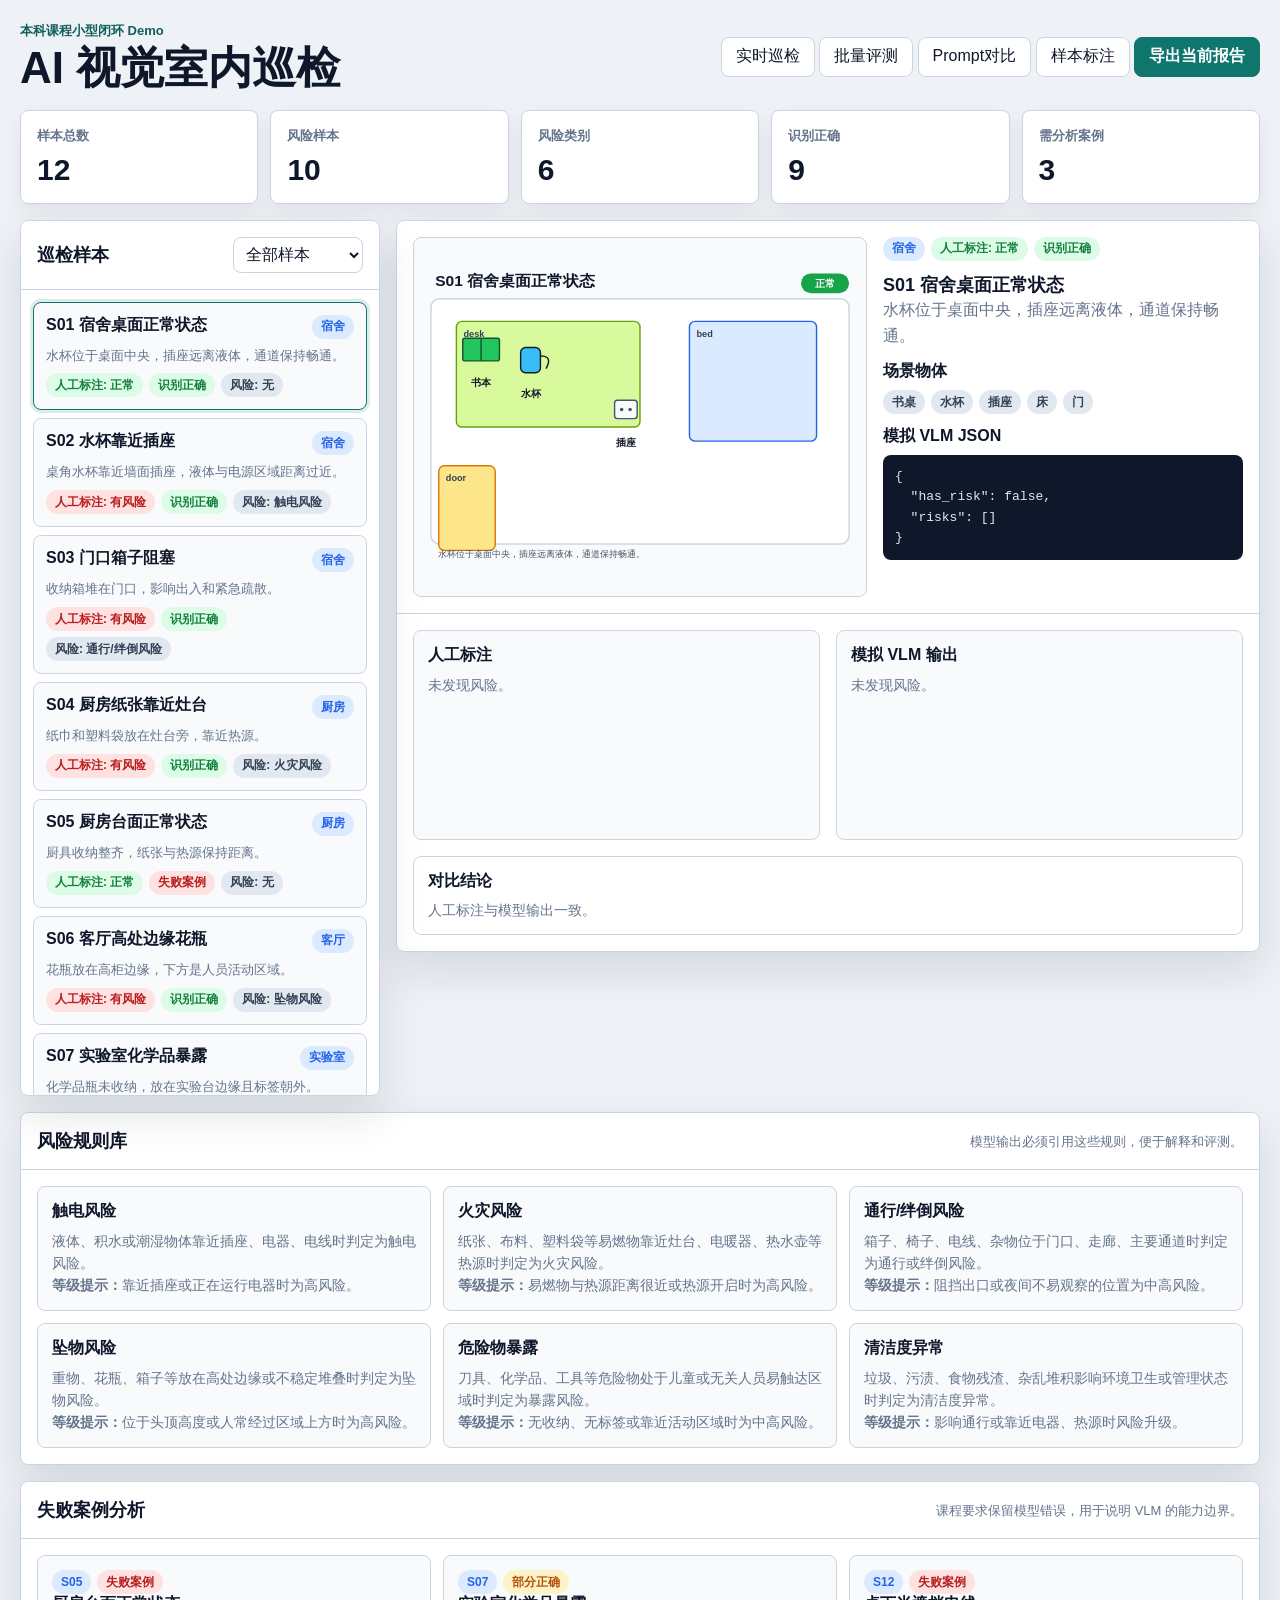
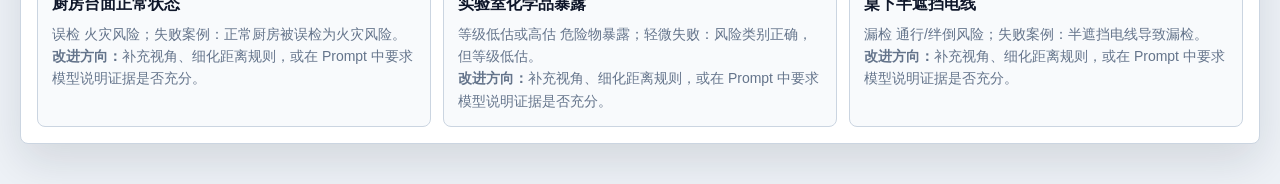
==== demo/index.html @ 22422847 "Initial project upload" ====
<!doctype html>
<html lang="zh-CN">
  <head>
    <meta charset="utf-8" />
    <meta name="viewport" content="width=device-width, initial-scale=1" />
    <title>AI 视觉室内巡检 Demo</title>
    <link rel="stylesheet" href="styles.css" />
  </head>
  <body>
    <main class="app-shell">
      <header class="topbar">
        <div>
          <p class="eyebrow">本科课程小型闭环 Demo</p>
          <h1>AI 视觉室内巡检</h1>
        </div>
        <div class="top-actions">
          <a href="inspect.html" class="ghost-btn" style="text-decoration:none; display:inline-flex; align-items:center;">实时巡检</a>
          <a href="batch.html" class="ghost-btn" style="text-decoration:none; display:inline-flex; align-items:center;">批量评测</a>
          <a href="compare.html" class="ghost-btn" style="text-decoration:none; display:inline-flex; align-items:center;">Prompt对比</a>
          <a href="annotate.html" class="ghost-btn" style="text-decoration:none; display:inline-flex; align-items:center;">样本标注</a>
          <button id="exportReport" class="primary-btn" type="button">导出当前报告</button>
        </div>
      </header>

      <section class="summary-grid" id="summaryGrid" aria-label="项目统计"></section>

      <section class="workspace">
        <aside class="scene-panel">
          <div class="panel-head">
            <h2>巡检样本</h2>
            <select id="sceneFilter" aria-label="筛选样本">
              <option value="all">全部样本</option>
              <option value="risk">仅风险场景</option>
              <option value="normal">仅正常场景</option>
              <option value="failure">仅失败案例</option>
              <option value="宿舍">宿舍</option>
              <option value="厨房">厨房</option>
              <option value="客厅">客厅</option>
              <option value="实验室">实验室</option>
              <option value="走廊">走廊</option>
            </select>
          </div>
          <div id="sceneList" class="scene-list"></div>
        </aside>

        <section class="detail-panel" id="detailPanel" aria-live="polite"></section>
      </section>

      <section class="rules-section">
        <div class="section-head">
          <h2>风险规则库</h2>
          <p>模型输出必须引用这些规则，便于解释和评测。</p>
        </div>
        <div class="rules-grid" id="rulesGrid"></div>
      </section>

      <section class="failure-section">
        <div class="section-head">
          <h2>失败案例分析</h2>
          <p>课程要求保留模型错误，用于说明 VLM 的能力边界。</p>
        </div>
        <div class="failure-grid" id="failureGrid"></div>
      </section>
    </main>

    <script src="data.js"></script>
    <script src="app.js"></script>
  </body>
</html>
---- demo/styles.css ----
:root {
  color-scheme: light;
  --bg: #eef2f7;
  --surface: #ffffff;
  --surface-soft: #f8fafc;
  --ink: #0f172a;
  --muted: #64748b;
  --line: #cbd5e1;
  --accent: #0f766e;
  --accent-strong: #115e59;
  --warn: #b45309;
  --danger: #b91c1c;
  --ok: #15803d;
  --blue: #2563eb;
  --shadow: 0 18px 45px rgba(15, 23, 42, 0.12);
}

* {
  box-sizing: border-box;
}

body {
  margin: 0;
  min-height: 100vh;
  background: var(--bg);
  color: var(--ink);
  font-family: "Microsoft YaHei", "PingFang SC", "Segoe UI", Arial, sans-serif;
}

button,
select {
  font: inherit;
}

.app-shell {
  width: min(1440px, calc(100% - 40px));
  margin: 0 auto;
  padding: 22px 0 40px;
}

.topbar {
  display: flex;
  align-items: center;
  justify-content: space-between;
  gap: 16px;
  margin-bottom: 18px;
}

.eyebrow {
  margin: 0 0 4px;
  color: var(--accent-strong);
  font-size: 13px;
  font-weight: 800;
}

h1,
h2,
h3,
p {
  margin-top: 0;
}

h1 {
  margin-bottom: 0;
  font-size: clamp(28px, 4vw, 44px);
  line-height: 1.08;
  letter-spacing: 0;
}

h2 {
  margin-bottom: 0;
  font-size: 18px;
  letter-spacing: 0;
}

h3 {
  margin-bottom: 8px;
  font-size: 16px;
}

.primary-btn,
.ghost-btn {
  min-height: 40px;
  border-radius: 8px;
  padding: 0 14px;
  border: 1px solid var(--line);
  cursor: pointer;
}

.primary-btn {
  border-color: var(--accent);
  background: var(--accent);
  color: #fff;
  font-weight: 800;
}

.ghost-btn {
  background: var(--surface);
  color: var(--ink);
}

.summary-grid {
  display: grid;
  grid-template-columns: repeat(5, minmax(0, 1fr));
  gap: 12px;
  margin-bottom: 16px;
}

.stat-card {
  min-height: 94px;
  padding: 16px;
  border: 1px solid var(--line);
  border-radius: 8px;
  background: var(--surface);
  box-shadow: 0 8px 22px rgba(15, 23, 42, 0.06);
}

.stat-card span {
  display: block;
  color: var(--muted);
  font-size: 13px;
  font-weight: 700;
}

.stat-card strong {
  display: block;
  margin-top: 10px;
  font-size: 30px;
  line-height: 1;
}

.workspace {
  display: grid;
  grid-template-columns: 360px minmax(0, 1fr);
  gap: 16px;
  align-items: start;
}

.scene-panel,
.detail-panel,
.rules-section,
.failure-section {
  border: 1px solid var(--line);
  border-radius: 8px;
  background: var(--surface);
  box-shadow: var(--shadow);
}

.scene-panel {
  position: sticky;
  top: 12px;
  max-height: calc(100vh - 24px);
  overflow: hidden;
}

.panel-head,
.section-head {
  display: flex;
  align-items: center;
  justify-content: space-between;
  gap: 12px;
  padding: 16px;
  border-bottom: 1px solid var(--line);
}

.section-head {
  align-items: flex-start;
}

.section-head p {
  margin: 4px 0 0;
  color: var(--muted);
  font-size: 13px;
}

select {
  min-width: 130px;
  height: 36px;
  border-radius: 8px;
  border: 1px solid var(--line);
  background: #fff;
  color: var(--ink);
  padding: 0 8px;
}

.scene-list {
  display: grid;
  gap: 8px;
  max-height: calc(100vh - 90px);
  overflow: auto;
  padding: 12px;
}

.scene-card {
  display: grid;
  gap: 8px;
  width: 100%;
  border: 1px solid var(--line);
  border-radius: 8px;
  background: var(--surface-soft);
  padding: 12px;
  color: var(--ink);
  text-align: left;
  cursor: pointer;
}

.scene-card.active {
  border-color: var(--accent);
  box-shadow: 0 0 0 3px rgba(15, 118, 110, 0.14);
}

.scene-card-title {
  display: flex;
  align-items: flex-start;
  justify-content: space-between;
  gap: 8px;
  font-weight: 800;
}

.scene-meta {
  color: var(--muted);
  font-size: 13px;
  line-height: 1.45;
}

.badge-row {
  display: flex;
  flex-wrap: wrap;
  gap: 6px;
}

.badge {
  display: inline-flex;
  align-items: center;
  min-height: 24px;
  border-radius: 999px;
  padding: 0 9px;
  font-size: 12px;
  font-weight: 800;
  background: #e2e8f0;
  color: #334155;
}

.badge.ok {
  background: #dcfce7;
  color: var(--ok);
}

.badge.risk {
  background: #fee2e2;
  color: var(--danger);
}

.badge.partial {
  background: #fef3c7;
  color: var(--warn);
}

.badge.info {
  background: #dbeafe;
  color: var(--blue);
}

.detail-panel {
  overflow: hidden;
}

.detail-hero {
  display: grid;
  grid-template-columns: minmax(320px, 1fr) 360px;
  gap: 16px;
  padding: 16px;
  border-bottom: 1px solid var(--line);
}

.scene-image-wrap {
  display: grid;
  align-content: center;
  min-height: 360px;
  border: 1px solid var(--line);
  border-radius: 8px;
  background: #f8fafc;
  overflow: hidden;
}

.scene-image-wrap img {
  display: block;
  width: 100%;
  height: auto;
}

.detail-copy {
  display: grid;
  align-content: start;
  gap: 12px;
}

.detail-copy p {
  margin-bottom: 0;
  color: var(--muted);
  line-height: 1.65;
}

.objects-list {
  display: flex;
  flex-wrap: wrap;
  gap: 6px;
}

.result-grid {
  display: grid;
  grid-template-columns: repeat(2, minmax(0, 1fr));
  gap: 16px;
  padding: 16px;
}

.result-box {
  min-height: 210px;
  border: 1px solid var(--line);
  border-radius: 8px;
  background: var(--surface-soft);
  padding: 14px;
}

.risk-item {
  border-top: 1px solid var(--line);
  padding-top: 12px;
  margin-top: 12px;
}

.risk-item:first-of-type {
  border-top: 0;
  padding-top: 0;
}

.risk-item p,
.empty-state {
  margin: 7px 0 0;
  color: var(--muted);
  font-size: 14px;
  line-height: 1.58;
}

.compare-box {
  margin: 0 16px 16px;
  border: 1px solid var(--line);
  border-radius: 8px;
  background: #fff;
  padding: 14px;
}

.compare-list {
  display: grid;
  gap: 7px;
  margin: 10px 0 0;
  padding: 0;
  list-style: none;
  color: var(--muted);
  font-size: 14px;
}

.rules-section,
.failure-section {
  margin-top: 16px;
}

.rules-grid,
.failure-grid {
  display: grid;
  grid-template-columns: repeat(3, minmax(0, 1fr));
  gap: 12px;
  padding: 16px;
}

.rule-card,
.failure-card {
  border: 1px solid var(--line);
  border-radius: 8px;
  background: var(--surface-soft);
  padding: 14px;
}

.rule-card p,
.failure-card p {
  margin-bottom: 0;
  color: var(--muted);
  font-size: 14px;
  line-height: 1.58;
}

.report-pre {
  white-space: pre-wrap;
  word-break: break-word;
  margin: 0;
  padding: 12px;
  border-radius: 8px;
  background: #0f172a;
  color: #e2e8f0;
  font: 13px/1.55 Consolas, Monaco, monospace;
}

@media (max-width: 1100px) {
  .summary-grid {
    grid-template-columns: repeat(3, minmax(0, 1fr));
  }

  .workspace,
  .detail-hero,
  .result-grid {
    grid-template-columns: 1fr;
  }

  .scene-panel {
    position: static;
    max-height: none;
  }

  .scene-list {
    max-height: 420px;
  }

  .rules-grid,
  .failure-grid {
    grid-template-columns: repeat(2, minmax(0, 1fr));
  }
}

@media (max-width: 720px) {
  .app-shell {
    width: min(100% - 24px, 1440px);
    padding-top: 14px;
  }

  .topbar,
  .panel-head,
  .section-head {
    align-items: stretch;
    flex-direction: column;
  }

  .summary-grid,
  .rules-grid,
  .failure-grid {
    grid-template-columns: 1fr;
  }

  .detail-hero,
  .result-grid {
    padding: 12px;
  }

  .scene-image-wrap {
    min-height: 220px;
  }
}
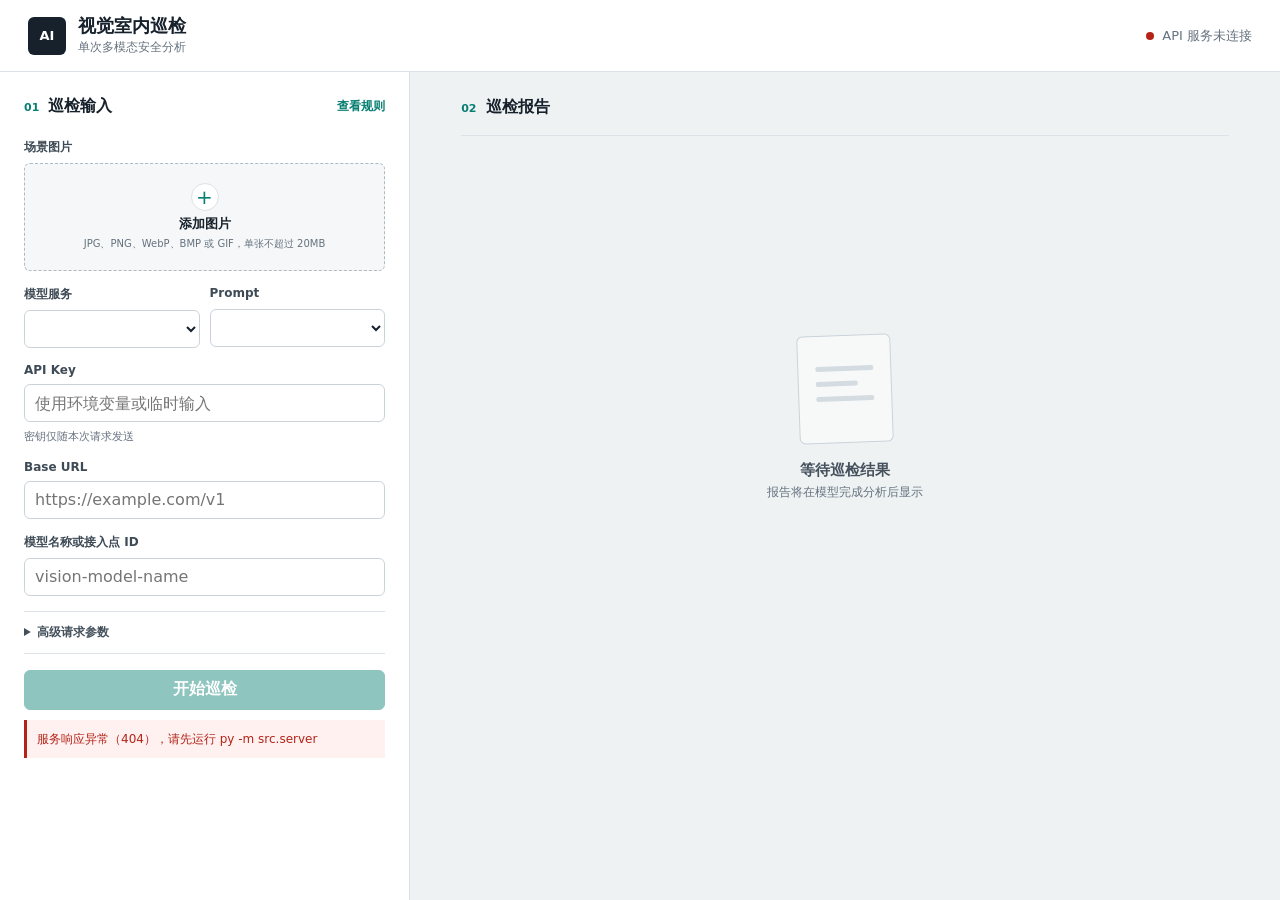
==== commit b1c6e342: "删除冗余功能，完善报告生成" ====
--- a/demo/index.html
+++ b/demo/index.html
@@ -3,67 +3,130 @@
   <head>
     <meta charset="utf-8" />
     <meta name="viewport" content="width=device-width, initial-scale=1" />
-    <title>AI 视觉室内巡检 Demo</title>
+    <title>AI 视觉室内巡检</title>
+    <link rel="icon" href="data:," />
     <link rel="stylesheet" href="styles.css" />
   </head>
   <body>
-    <main class="app-shell">
-      <header class="topbar">
+    <header class="topbar">
+      <div class="brand">
+        <span class="brand-mark" aria-hidden="true">AI</span>
         <div>
-          <p class="eyebrow">本科课程小型闭环 Demo</p>
-          <h1>AI 视觉室内巡检</h1>
+          <h1>视觉室内巡检</h1>
+          <p>单次多模态安全分析</p>
         </div>
-        <div class="top-actions">
-          <a href="inspect.html" class="ghost-btn" style="text-decoration:none; display:inline-flex; align-items:center;">实时巡检</a>
-          <a href="batch.html" class="ghost-btn" style="text-decoration:none; display:inline-flex; align-items:center;">批量评测</a>
-          <a href="compare.html" class="ghost-btn" style="text-decoration:none; display:inline-flex; align-items:center;">Prompt对比</a>
-          <a href="annotate.html" class="ghost-btn" style="text-decoration:none; display:inline-flex; align-items:center;">样本标注</a>
-          <button id="exportReport" class="primary-btn" type="button">导出当前报告</button>
+      </div>
+      <div class="service-state" id="serviceState"><span></span>连接服务中</div>
+    </header>
+
+    <main class="workspace">
+      <form class="control-panel" aria-label="巡检配置" onsubmit="return false">
+        <div class="panel-title">
+          <div>
+            <span class="step">01</span>
+            <h2>巡检输入</h2>
+          </div>
+          <button class="text-btn" id="rulesBtn" type="button">查看规则</button>
         </div>
-      </header>
 
-      <section class="summary-grid" id="summaryGrid" aria-label="项目统计"></section>
+        <div class="field">
+          <label for="fileInput">场景图片</label>
+          <button class="upload-zone" id="uploadZone" type="button">
+            <span class="upload-symbol" aria-hidden="true">+</span>
+            <strong>添加图片</strong>
+            <small>JPG、PNG、WebP、BMP 或 GIF，单张不超过 20MB</small>
+          </button>
+          <input id="fileInput" type="file" accept="image/jpeg,image/png,image/webp,image/bmp,image/gif" multiple hidden />
+          <div class="preview-grid" id="previewGrid" hidden></div>
+          <button class="text-btn clear-files" id="clearFilesBtn" type="button" hidden>移除全部图片</button>
+        </div>
 
-      <section class="workspace">
-        <aside class="scene-panel">
-          <div class="panel-head">
-            <h2>巡检样本</h2>
-            <select id="sceneFilter" aria-label="筛选样本">
-              <option value="all">全部样本</option>
-              <option value="risk">仅风险场景</option>
-              <option value="normal">仅正常场景</option>
-              <option value="failure">仅失败案例</option>
-              <option value="宿舍">宿舍</option>
-              <option value="厨房">厨房</option>
-              <option value="客厅">客厅</option>
-              <option value="实验室">实验室</option>
-              <option value="走廊">走廊</option>
-            </select>
+        <div class="field-row">
+          <div class="field">
+            <label for="providerSelect">模型服务</label>
+            <select id="providerSelect"></select>
           </div>
-          <div id="sceneList" class="scene-list"></div>
-        </aside>
+          <div class="field">
+            <label for="promptSelect">Prompt</label>
+            <select id="promptSelect"></select>
+          </div>
+        </div>
 
-        <section class="detail-panel" id="detailPanel" aria-live="polite"></section>
-      </section>
+        <div class="field">
+          <label for="apiKeyInput">API Key</label>
+          <input id="apiKeyInput" type="password" autocomplete="off" placeholder="使用环境变量或临时输入" />
+          <small id="apiKeyHint">密钥仅随本次请求发送</small>
+        </div>
 
-      <section class="rules-section">
-        <div class="section-head">
-          <h2>风险规则库</h2>
-          <p>模型输出必须引用这些规则，便于解释和评测。</p>
+        <div class="field">
+          <label for="baseUrlInput">Base URL</label>
+          <input id="baseUrlInput" type="url" spellcheck="false" placeholder="https://example.com/v1" />
         </div>
-        <div class="rules-grid" id="rulesGrid"></div>
-      </section>
 
-      <section class="failure-section">
-        <div class="section-head">
-          <h2>失败案例分析</h2>
-          <p>课程要求保留模型错误，用于说明 VLM 的能力边界。</p>
+        <div class="field">
+          <label for="modelInput">模型名称或接入点 ID</label>
+          <input id="modelInput" type="text" spellcheck="false" placeholder="vision-model-name" />
         </div>
-        <div class="failure-grid" id="failureGrid"></div>
+
+        <details class="advanced">
+          <summary>高级请求参数</summary>
+          <div class="field">
+            <label for="temperatureInput">Temperature <output id="temperatureValue">0.1</output></label>
+            <input id="temperatureInput" type="range" min="0" max="2" step="0.1" value="0.1" />
+          </div>
+          <div class="field">
+            <label for="headersInput">额外请求头（JSON）</label>
+            <textarea id="headersInput" rows="3" spellcheck="false" placeholder='{"X-Custom-Header":"value"}'></textarea>
+          </div>
+          <div class="field">
+            <label for="bodyInput">额外请求参数（JSON）</label>
+            <textarea id="bodyInput" rows="3" spellcheck="false" placeholder='{"max_tokens":2048}'></textarea>
+          </div>
+        </details>
+
+        <button class="primary-btn" id="inspectBtn" type="button" disabled>
+          <span id="inspectBtnText">开始巡检</span>
+          <span class="spinner" id="spinner" hidden></span>
+        </button>
+        <p class="form-error" id="formError" role="alert" hidden></p>
+      </form>
+
+      <section class="report-panel" aria-live="polite">
+        <div class="report-toolbar">
+          <div>
+            <span class="step">02</span>
+            <h2>巡检报告</h2>
+          </div>
+          <div class="report-actions" id="reportActions" hidden>
+            <button class="secondary-btn" data-export="md" type="button">导出 MD</button>
+            <button class="primary-btn compact" data-export="pdf" type="button">导出 PDF</button>
+          </div>
+        </div>
+
+        <div class="empty-state" id="emptyState">
+          <div class="empty-graphic" aria-hidden="true"><span></span><span></span><span></span></div>
+          <h3>等待巡检结果</h3>
+          <p>报告将在模型完成分析后显示</p>
+        </div>
+
+        <div class="report-result" id="reportResult" hidden>
+          <div class="result-meta" id="resultMeta"></div>
+          <article class="markdown-body" id="markdownBody"></article>
+        </div>
       </section>
     </main>
 
-    <script src="data.js"></script>
+    <dialog id="rulesDialog" class="rules-dialog">
+      <div class="dialog-head">
+        <div>
+          <span class="step">规则库</span>
+          <h2>室内安全判定规则</h2>
+        </div>
+        <button class="close-btn" id="closeRulesBtn" type="button" aria-label="关闭">×</button>
+      </div>
+      <div class="rule-list" id="ruleList"></div>
+    </dialog>
+
     <script src="app.js"></script>
   </body>
 </html>
--- a/demo/styles.css
+++ b/demo/styles.css
@@ -1,455 +1,149 @@
 :root {
   color-scheme: light;
-  --bg: #eef2f7;
+  --ink: #17212b;
+  --muted: #66727f;
+  --line: #dce2e7;
   --surface: #ffffff;
-  --surface-soft: #f8fafc;
-  --ink: #0f172a;
-  --muted: #64748b;
-  --line: #cbd5e1;
-  --accent: #0f766e;
-  --accent-strong: #115e59;
-  --warn: #b45309;
-  --danger: #b91c1c;
-  --ok: #15803d;
-  --blue: #2563eb;
-  --shadow: 0 18px 45px rgba(15, 23, 42, 0.12);
+  --surface-soft: #f5f7f8;
+  --accent: #087f72;
+  --accent-dark: #06655b;
+  --amber: #b45f06;
+  --danger: #b42318;
+  --shadow: 0 12px 32px rgba(23, 33, 43, 0.08);
+  font-family: Inter, "Microsoft YaHei", "PingFang SC", system-ui, sans-serif;
 }
 
-* {
-  box-sizing: border-box;
-}
-
-body {
-  margin: 0;
-  min-height: 100vh;
-  background: var(--bg);
-  color: var(--ink);
-  font-family: "Microsoft YaHei", "PingFang SC", "Segoe UI", Arial, sans-serif;
-}
-
-button,
-select {
-  font: inherit;
-}
-
-.app-shell {
-  width: min(1440px, calc(100% - 40px));
-  margin: 0 auto;
-  padding: 22px 0 40px;
-}
+* { box-sizing: border-box; }
+body { margin: 0; color: var(--ink); background: #eef2f3; min-width: 320px; }
+button, input, select, textarea { font: inherit; letter-spacing: 0; }
+button { cursor: pointer; }
+[hidden] { display: none !important; }
 
 .topbar {
+  min-height: 72px;
+  padding: 0 28px;
   display: flex;
   align-items: center;
   justify-content: space-between;
-  gap: 16px;
-  margin-bottom: 18px;
-}
-
-.eyebrow {
-  margin: 0 0 4px;
-  color: var(--accent-strong);
-  font-size: 13px;
-  font-weight: 800;
-}
-
-h1,
-h2,
-h3,
-p {
-  margin-top: 0;
-}
-
-h1 {
-  margin-bottom: 0;
-  font-size: clamp(28px, 4vw, 44px);
-  line-height: 1.08;
-  letter-spacing: 0;
-}
-
-h2 {
-  margin-bottom: 0;
-  font-size: 18px;
-  letter-spacing: 0;
-}
-
-h3 {
-  margin-bottom: 8px;
-  font-size: 16px;
-}
-
-.primary-btn,
-.ghost-btn {
-  min-height: 40px;
-  border-radius: 8px;
-  padding: 0 14px;
-  border: 1px solid var(--line);
-  cursor: pointer;
-}
-
-.primary-btn {
-  border-color: var(--accent);
-  background: var(--accent);
-  color: #fff;
-  font-weight: 800;
-}
-
-.ghost-btn {
+  gap: 20px;
   background: var(--surface);
-  color: var(--ink);
-}
-
-.summary-grid {
-  display: grid;
-  grid-template-columns: repeat(5, minmax(0, 1fr));
-  gap: 12px;
-  margin-bottom: 16px;
-}
-
-.stat-card {
-  min-height: 94px;
-  padding: 16px;
-  border: 1px solid var(--line);
-  border-radius: 8px;
-  background: var(--surface);
-  box-shadow: 0 8px 22px rgba(15, 23, 42, 0.06);
-}
-
-.stat-card span {
-  display: block;
-  color: var(--muted);
-  font-size: 13px;
-  font-weight: 700;
-}
-
-.stat-card strong {
-  display: block;
-  margin-top: 10px;
-  font-size: 30px;
-  line-height: 1;
-}
-
-.workspace {
-  display: grid;
-  grid-template-columns: 360px minmax(0, 1fr);
-  gap: 16px;
-  align-items: start;
-}
-
-.scene-panel,
-.detail-panel,
-.rules-section,
-.failure-section {
-  border: 1px solid var(--line);
-  border-radius: 8px;
-  background: var(--surface);
-  box-shadow: var(--shadow);
-}
-
-.scene-panel {
-  position: sticky;
-  top: 12px;
-  max-height: calc(100vh - 24px);
-  overflow: hidden;
-}
-
-.panel-head,
-.section-head {
-  display: flex;
-  align-items: center;
-  justify-content: space-between;
-  gap: 12px;
-  padding: 16px;
   border-bottom: 1px solid var(--line);
 }
+.brand { display: flex; align-items: center; gap: 12px; }
+.brand-mark { width: 38px; height: 38px; display: grid; place-items: center; background: var(--ink); color: white; font-size: 13px; font-weight: 800; border-radius: 6px; }
+.brand h1 { margin: 0; font-size: 18px; line-height: 1.25; }
+.brand p { margin: 2px 0 0; color: var(--muted); font-size: 12px; }
+.service-state { display: flex; align-items: center; gap: 8px; color: var(--muted); font-size: 13px; white-space: nowrap; }
+.service-state span { width: 8px; height: 8px; border-radius: 50%; background: #9aa4ad; }
+.service-state.online span { background: #169c89; box-shadow: 0 0 0 4px rgba(22, 156, 137, .12); }
+.service-state.offline span { background: var(--danger); }
 
-.section-head {
-  align-items: flex-start;
+.workspace { min-height: calc(100vh - 72px); display: grid; grid-template-columns: minmax(330px, 410px) minmax(0, 1fr); }
+.control-panel { padding: 24px; background: var(--surface); border-right: 1px solid var(--line); overflow: auto; }
+.report-panel { padding: 24px clamp(24px, 4vw, 60px) 60px; min-width: 0; }
+.panel-title, .report-toolbar { display: flex; justify-content: space-between; align-items: center; gap: 16px; margin-bottom: 22px; }
+.panel-title > div, .report-toolbar > div:first-child { display: flex; align-items: baseline; gap: 9px; }
+.panel-title h2, .report-toolbar h2, .dialog-head h2 { margin: 0; font-size: 16px; }
+.step { color: var(--accent); font-size: 11px; font-weight: 800; text-transform: uppercase; }
+
+.field { display: grid; gap: 7px; margin-bottom: 15px; }
+.field-row { display: grid; grid-template-columns: 1fr 1fr; gap: 10px; }
+label { font-size: 12px; font-weight: 700; color: #3e4a55; }
+label output { color: var(--accent); float: right; }
+input:not([type="range"]), select, textarea {
+  width: 100%; border: 1px solid #cbd3da; border-radius: 6px; background: white; color: var(--ink); outline: none;
 }
+input:not([type="range"]), select { height: 38px; padding: 0 10px; }
+textarea { resize: vertical; min-height: 66px; padding: 9px 10px; font: 12px/1.5 Consolas, monospace; }
+input:focus, select:focus, textarea:focus { border-color: var(--accent); box-shadow: 0 0 0 3px rgba(8, 127, 114, .11); }
+.field small { color: var(--muted); font-size: 11px; line-height: 1.45; }
 
-.section-head p {
-  margin: 4px 0 0;
-  color: var(--muted);
-  font-size: 13px;
+.upload-zone {
+  min-height: 108px; padding: 16px; display: grid; place-items: center; align-content: center; gap: 4px;
+  border: 1px dashed #aeb9c2; border-radius: 6px; background: var(--surface-soft); color: var(--ink); text-align: center;
 }
+.upload-zone:hover, .upload-zone.dragging { border-color: var(--accent); background: #edf8f6; }
+.upload-symbol { width: 28px; height: 28px; display: grid; place-items: center; border-radius: 50%; background: white; border: 1px solid var(--line); color: var(--accent); font-size: 20px; line-height: 1; }
+.upload-zone strong { font-size: 13px; }
+.upload-zone small { color: var(--muted); font-size: 10px; }
+.preview-grid { display: grid; grid-template-columns: repeat(4, 1fr); gap: 7px; }
+.preview-item { position: relative; aspect-ratio: 1; overflow: hidden; border: 1px solid var(--line); border-radius: 5px; background: var(--surface-soft); }
+.preview-item img { width: 100%; height: 100%; object-fit: cover; display: block; }
+.preview-item span { position: absolute; left: 4px; bottom: 4px; min-width: 18px; height: 18px; display: grid; place-items: center; border-radius: 3px; background: rgba(23,33,43,.82); color: white; font-size: 10px; }
+.preview-item button { position: absolute; top: 4px; right: 4px; width: 22px; height: 22px; padding: 0; border: 0; border-radius: 3px; background: rgba(23,33,43,.82); color: white; font-size: 16px; }
 
-select {
-  min-width: 130px;
-  height: 36px;
-  border-radius: 8px;
-  border: 1px solid var(--line);
-  background: #fff;
-  color: var(--ink);
-  padding: 0 8px;
+.text-btn { padding: 0; border: 0; background: transparent; color: var(--accent); font-size: 12px; font-weight: 700; }
+.clear-files { justify-self: end; }
+.advanced { margin: 4px 0 16px; border-top: 1px solid var(--line); border-bottom: 1px solid var(--line); }
+.advanced summary { padding: 12px 0; color: #44515c; font-size: 12px; font-weight: 700; }
+.advanced[open] summary { margin-bottom: 4px; }
+
+.primary-btn, .secondary-btn { min-height: 40px; padding: 0 16px; border-radius: 6px; font-weight: 750; border: 1px solid var(--accent); }
+.primary-btn { background: var(--accent); color: white; }
+.primary-btn:hover:not(:disabled) { background: var(--accent-dark); }
+.primary-btn:disabled { opacity: .45; cursor: not-allowed; }
+.secondary-btn { background: white; color: var(--accent); }
+.control-panel > .primary-btn { width: 100%; display: flex; align-items: center; justify-content: center; gap: 8px; }
+.primary-btn.compact, .secondary-btn { min-height: 34px; font-size: 12px; }
+.spinner { width: 15px; height: 15px; border: 2px solid rgba(255,255,255,.4); border-top-color: white; border-radius: 50%; animation: spin .8s linear infinite; }
+@keyframes spin { to { transform: rotate(360deg); } }
+.form-error { margin: 10px 0 0; padding: 10px; border-left: 3px solid var(--danger); background: #fff1f0; color: var(--danger); font-size: 12px; line-height: 1.5; }
+
+.report-toolbar { min-height: 40px; border-bottom: 1px solid var(--line); padding-bottom: 16px; }
+.report-actions { display: flex; gap: 8px; }
+.empty-state { min-height: 520px; display: grid; place-items: center; align-content: center; text-align: center; color: var(--muted); }
+.empty-state h3 { margin: 18px 0 4px; color: #45515c; font-size: 15px; }
+.empty-state p { margin: 0; font-size: 12px; }
+.empty-graphic { width: 94px; height: 108px; padding: 20px 17px; border: 1px solid #cbd3da; border-radius: 6px; background: rgba(255,255,255,.55); transform: rotate(-2deg); }
+.empty-graphic span { display: block; height: 5px; margin: 10px 0; background: #d4dce1; border-radius: 2px; }
+.empty-graphic span:nth-child(2) { width: 72%; }
+.result-meta { display: flex; flex-wrap: wrap; gap: 6px; margin-bottom: 14px; }
+.meta-badge { padding: 4px 8px; border-radius: 4px; font-size: 11px; font-weight: 700; background: #e8edf0; color: #53606b; }
+.meta-badge.ok { background: #e0f5ef; color: #08745f; }
+.meta-badge.warning { background: #fff1d8; color: var(--amber); }
+.meta-badge.danger { background: #fee9e7; color: var(--danger); }
+
+.markdown-body { max-width: 860px; margin: 0 auto; padding: 42px clamp(24px, 5vw, 64px); background: white; border: 1px solid var(--line); box-shadow: var(--shadow); line-height: 1.75; }
+.markdown-body h1 { margin: 0 0 30px; text-align: center; font-size: 26px; }
+.markdown-body h2 { margin: 30px 0 12px; padding-bottom: 7px; border-bottom: 1px solid var(--line); font-size: 17px; }
+.markdown-body h3 { margin: 22px 0 8px; font-size: 14px; color: #25313c; }
+.markdown-body p, .markdown-body li { font-size: 13px; }
+.markdown-body p { margin: 7px 0; }
+.markdown-body ul { padding-left: 22px; }
+.markdown-body li { margin: 5px 0; }
+.markdown-body blockquote { margin: 12px 0; padding: 10px 14px; border-left: 3px solid var(--danger); background: #fff3f2; color: var(--danger); }
+.markdown-body hr { margin: 25px 0; border: 0; border-top: 1px solid var(--line); }
+.markdown-body pre { overflow: auto; padding: 14px; border-radius: 5px; background: #17212b; color: #e9eef2; font: 11px/1.55 Consolas, monospace; }
+.markdown-body code { font-family: Consolas, monospace; }
+.markdown-body .risk-annotation { margin: 12px 0 24px; }
+.markdown-body .risk-annotation img { display: block; width: 100%; max-height: 620px; object-fit: contain; border: 1px solid var(--line); background: #f7f9fa; }
+
+.rules-dialog { width: min(760px, calc(100vw - 32px)); max-height: 84vh; padding: 0; border: 1px solid var(--line); border-radius: 7px; box-shadow: 0 24px 60px rgba(0,0,0,.2); }
+.rules-dialog::backdrop { background: rgba(23,33,43,.42); }
+.dialog-head { position: sticky; top: 0; display: flex; justify-content: space-between; align-items: center; padding: 18px 22px; background: white; border-bottom: 1px solid var(--line); }
+.dialog-head > div { display: flex; align-items: baseline; gap: 10px; }
+.close-btn { width: 32px; height: 32px; border: 0; background: var(--surface-soft); border-radius: 4px; font-size: 21px; color: var(--muted); }
+.rule-list { padding: 6px 22px 24px; }
+.rule-list article { padding: 18px 0; border-bottom: 1px solid var(--line); }
+.rule-list article:last-child { border-bottom: 0; }
+.rule-list h3 { display: inline; margin: 0 9px 0 0; font-size: 14px; }
+.rule-list code { color: var(--accent); font-size: 11px; }
+.rule-list p, .rule-list li { font-size: 12px; line-height: 1.65; color: #4e5b66; }
+
+@media (max-width: 900px) {
+  .workspace { grid-template-columns: 1fr; }
+  .control-panel { border-right: 0; border-bottom: 1px solid var(--line); }
+  .report-panel { padding: 20px 16px 40px; }
+  .empty-state { min-height: 300px; }
 }
-
-.scene-list {
-  display: grid;
-  gap: 8px;
-  max-height: calc(100vh - 90px);
-  overflow: auto;
-  padding: 12px;
+@media (max-width: 520px) {
+  .topbar { padding: 0 16px; }
+  .brand p { display: none; }
+  .service-state { font-size: 11px; }
+  .control-panel { padding: 18px 16px; }
+  .field-row { grid-template-columns: 1fr; gap: 0; }
+  .report-toolbar { align-items: flex-start; }
+  .report-actions { flex-direction: column; }
+  .markdown-body { padding: 28px 18px; }
+  .markdown-body h1 { font-size: 21px; }
 }
-
-.scene-card {
-  display: grid;
-  gap: 8px;
-  width: 100%;
-  border: 1px solid var(--line);
-  border-radius: 8px;
-  background: var(--surface-soft);
-  padding: 12px;
-  color: var(--ink);
-  text-align: left;
-  cursor: pointer;
-}
-
-.scene-card.active {
-  border-color: var(--accent);
-  box-shadow: 0 0 0 3px rgba(15, 118, 110, 0.14);
-}
-
-.scene-card-title {
-  display: flex;
-  align-items: flex-start;
-  justify-content: space-between;
-  gap: 8px;
-  font-weight: 800;
-}
-
-.scene-meta {
-  color: var(--muted);
-  font-size: 13px;
-  line-height: 1.45;
-}
-
-.badge-row {
-  display: flex;
-  flex-wrap: wrap;
-  gap: 6px;
-}
-
-.badge {
-  display: inline-flex;
-  align-items: center;
-  min-height: 24px;
-  border-radius: 999px;
-  padding: 0 9px;
-  font-size: 12px;
-  font-weight: 800;
-  background: #e2e8f0;
-  color: #334155;
-}
-
-.badge.ok {
-  background: #dcfce7;
-  color: var(--ok);
-}
-
-.badge.risk {
-  background: #fee2e2;
-  color: var(--danger);
-}
-
-.badge.partial {
-  background: #fef3c7;
-  color: var(--warn);
-}
-
-.badge.info {
-  background: #dbeafe;
-  color: var(--blue);
-}
-
-.detail-panel {
-  overflow: hidden;
-}
-
-.detail-hero {
-  display: grid;
-  grid-template-columns: minmax(320px, 1fr) 360px;
-  gap: 16px;
-  padding: 16px;
-  border-bottom: 1px solid var(--line);
-}
-
-.scene-image-wrap {
-  display: grid;
-  align-content: center;
-  min-height: 360px;
-  border: 1px solid var(--line);
-  border-radius: 8px;
-  background: #f8fafc;
-  overflow: hidden;
-}
-
-.scene-image-wrap img {
-  display: block;
-  width: 100%;
-  height: auto;
-}
-
-.detail-copy {
-  display: grid;
-  align-content: start;
-  gap: 12px;
-}
-
-.detail-copy p {
-  margin-bottom: 0;
-  color: var(--muted);
-  line-height: 1.65;
-}
-
-.objects-list {
-  display: flex;
-  flex-wrap: wrap;
-  gap: 6px;
-}
-
-.result-grid {
-  display: grid;
-  grid-template-columns: repeat(2, minmax(0, 1fr));
-  gap: 16px;
-  padding: 16px;
-}
-
-.result-box {
-  min-height: 210px;
-  border: 1px solid var(--line);
-  border-radius: 8px;
-  background: var(--surface-soft);
-  padding: 14px;
-}
-
-.risk-item {
-  border-top: 1px solid var(--line);
-  padding-top: 12px;
-  margin-top: 12px;
-}
-
-.risk-item:first-of-type {
-  border-top: 0;
-  padding-top: 0;
-}
-
-.risk-item p,
-.empty-state {
-  margin: 7px 0 0;
-  color: var(--muted);
-  font-size: 14px;
-  line-height: 1.58;
-}
-
-.compare-box {
-  margin: 0 16px 16px;
-  border: 1px solid var(--line);
-  border-radius: 8px;
-  background: #fff;
-  padding: 14px;
-}
-
-.compare-list {
-  display: grid;
-  gap: 7px;
-  margin: 10px 0 0;
-  padding: 0;
-  list-style: none;
-  color: var(--muted);
-  font-size: 14px;
-}
-
-.rules-section,
-.failure-section {
-  margin-top: 16px;
-}
-
-.rules-grid,
-.failure-grid {
-  display: grid;
-  grid-template-columns: repeat(3, minmax(0, 1fr));
-  gap: 12px;
-  padding: 16px;
-}
-
-.rule-card,
-.failure-card {
-  border: 1px solid var(--line);
-  border-radius: 8px;
-  background: var(--surface-soft);
-  padding: 14px;
-}
-
-.rule-card p,
-.failure-card p {
-  margin-bottom: 0;
-  color: var(--muted);
-  font-size: 14px;
-  line-height: 1.58;
-}
-
-.report-pre {
-  white-space: pre-wrap;
-  word-break: break-word;
-  margin: 0;
-  padding: 12px;
-  border-radius: 8px;
-  background: #0f172a;
-  color: #e2e8f0;
-  font: 13px/1.55 Consolas, Monaco, monospace;
-}
-
-@media (max-width: 1100px) {
-  .summary-grid {
-    grid-template-columns: repeat(3, minmax(0, 1fr));
-  }
-
-  .workspace,
-  .detail-hero,
-  .result-grid {
-    grid-template-columns: 1fr;
-  }
-
-  .scene-panel {
-    position: static;
-    max-height: none;
-  }
-
-  .scene-list {
-    max-height: 420px;
-  }
-
-  .rules-grid,
-  .failure-grid {
-    grid-template-columns: repeat(2, minmax(0, 1fr));
-  }
-}
-
-@media (max-width: 720px) {
-  .app-shell {
-    width: min(100% - 24px, 1440px);
-    padding-top: 14px;
-  }
-
-  .topbar,
-  .panel-head,
-  .section-head {
-    align-items: stretch;
-    flex-direction: column;
-  }
-
-  .summary-grid,
-  .rules-grid,
-  .failure-grid {
-    grid-template-columns: 1fr;
-  }
-
-  .detail-hero,
-  .result-grid {
-    padding: 12px;
-  }
-
-  .scene-image-wrap {
-    min-height: 220px;
-  }
-}
